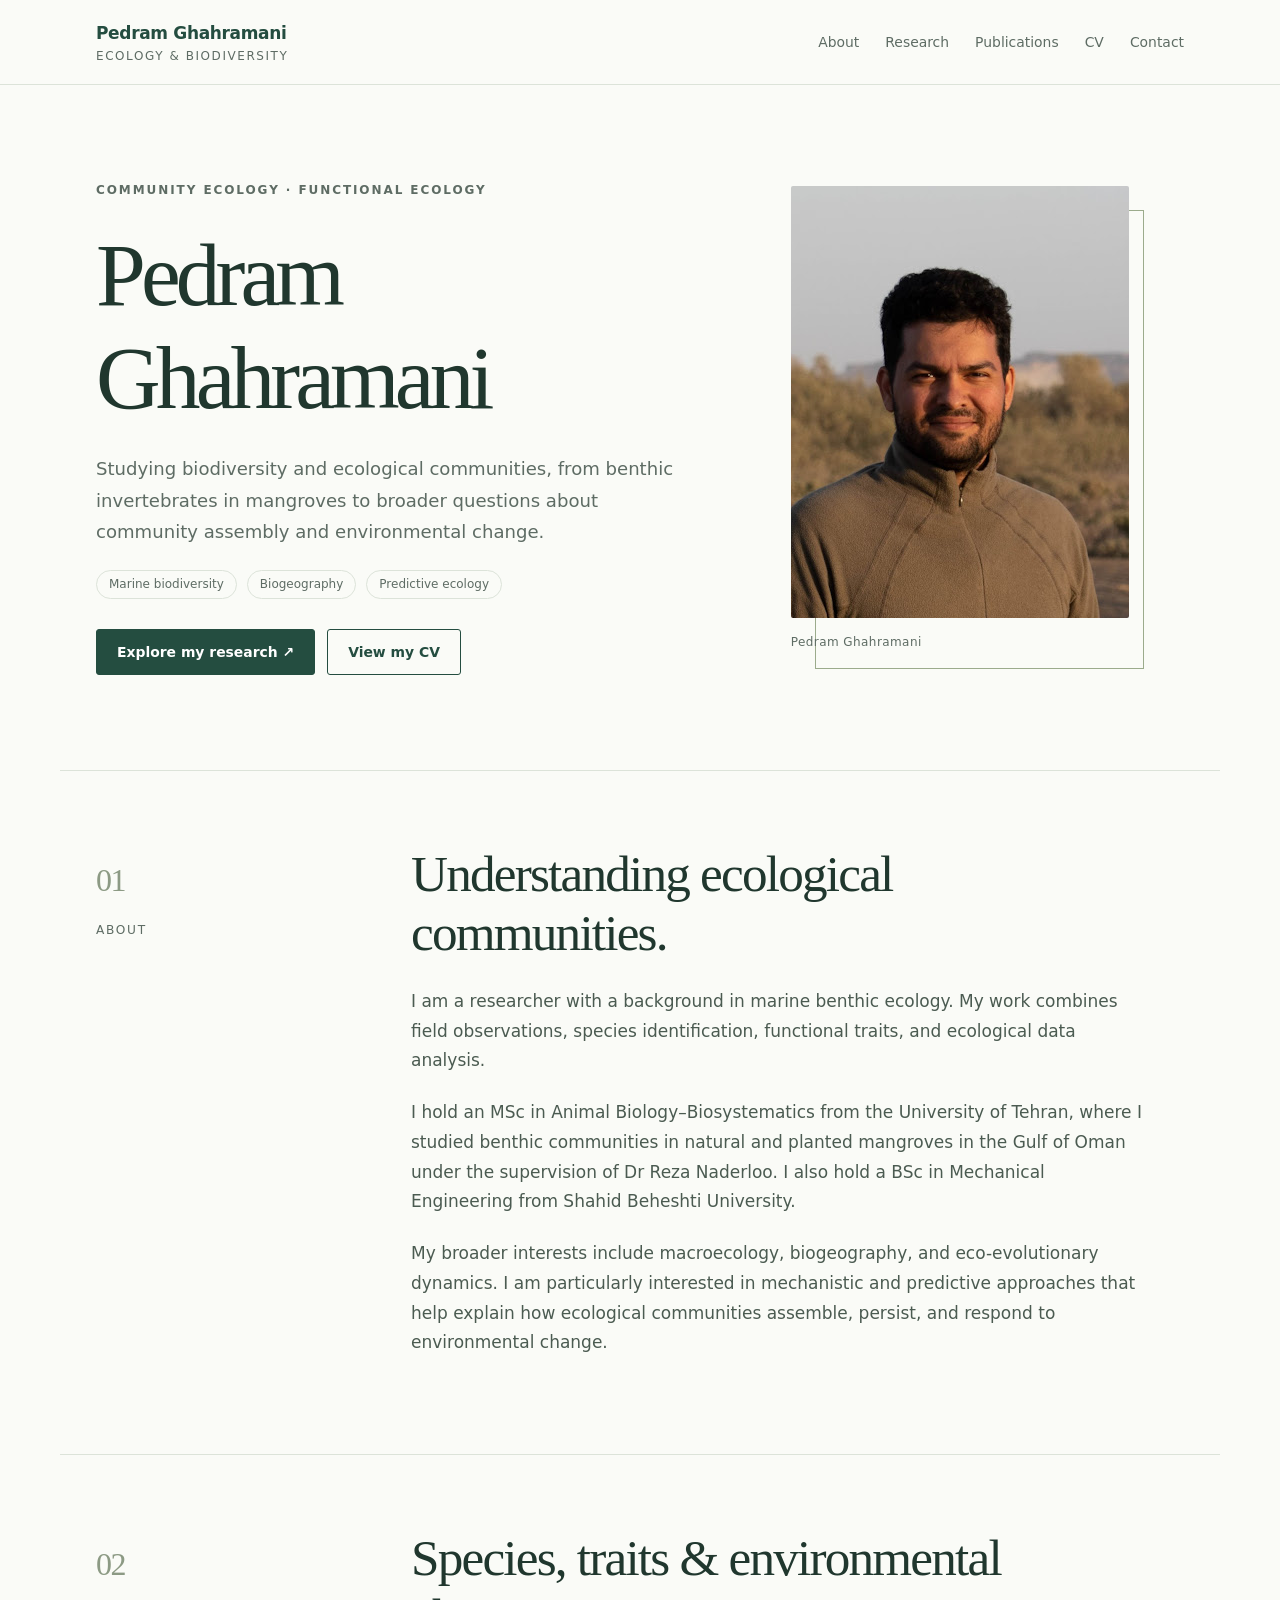
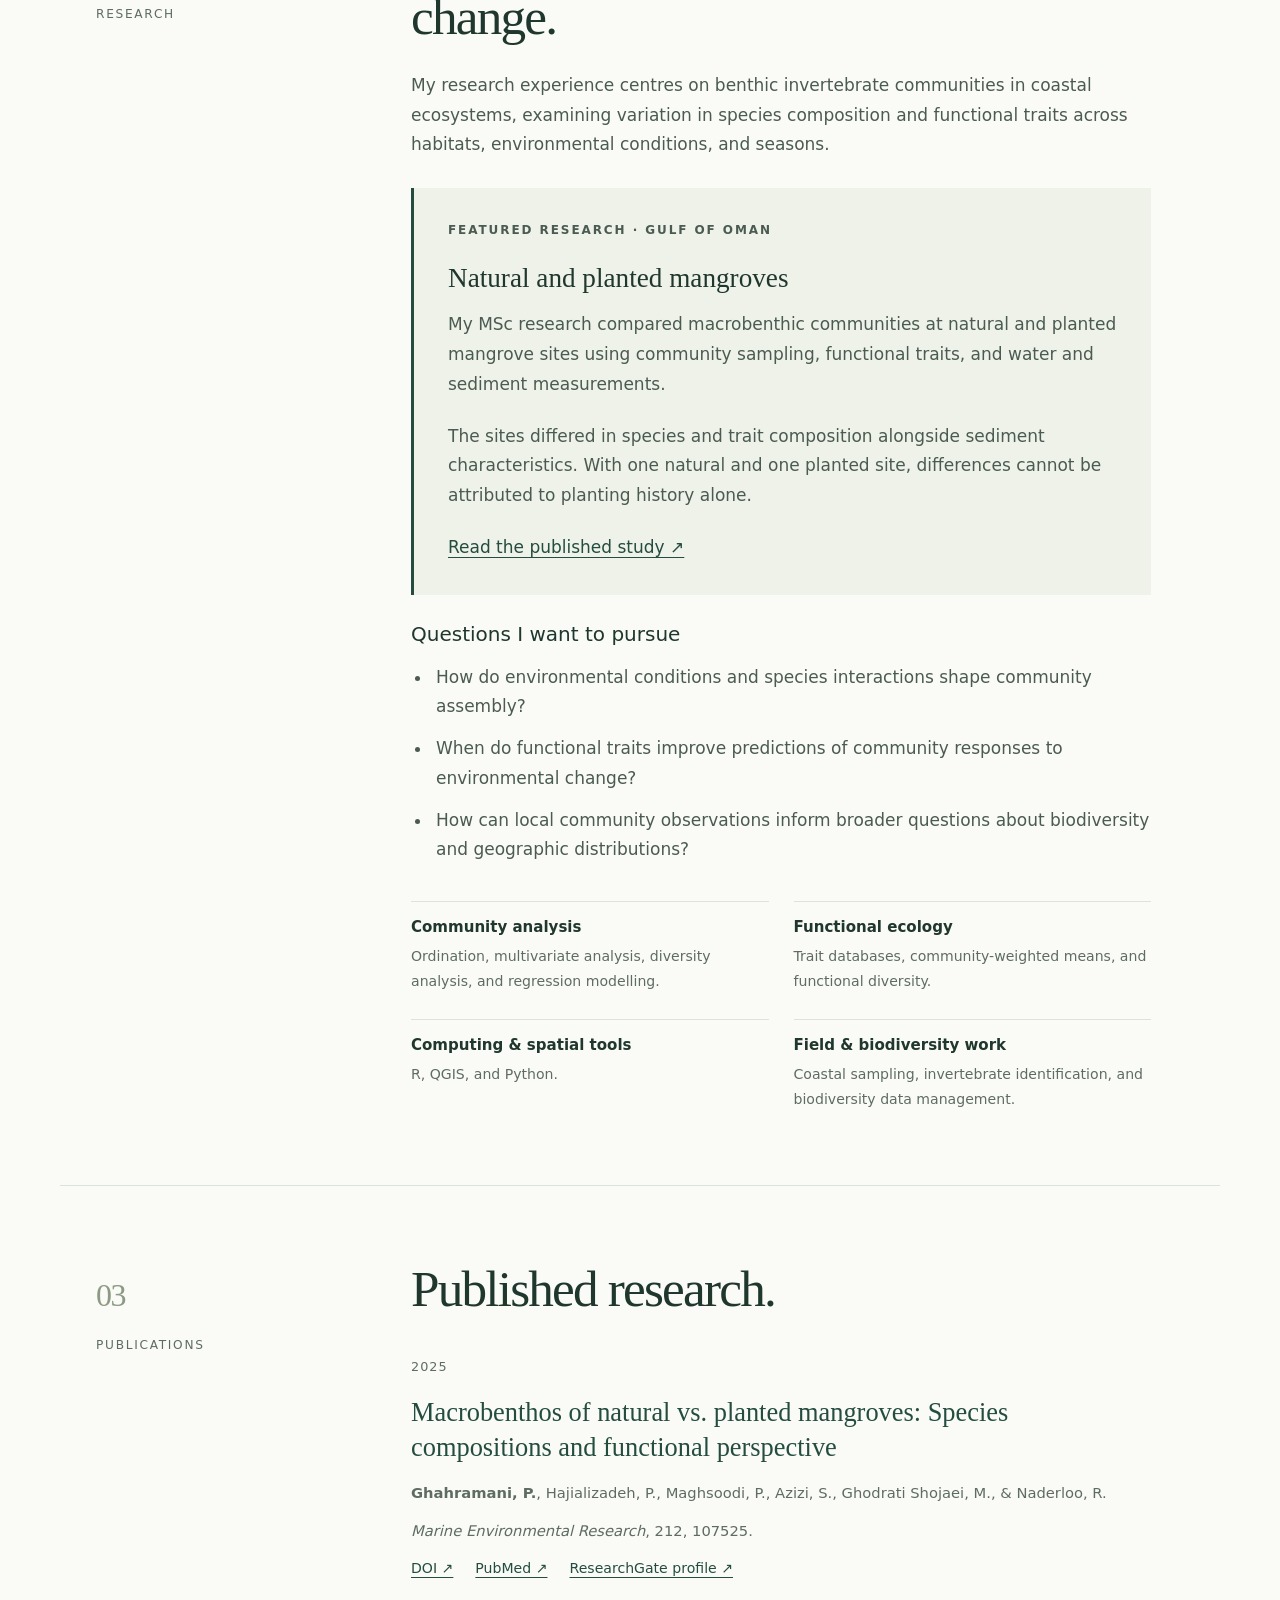
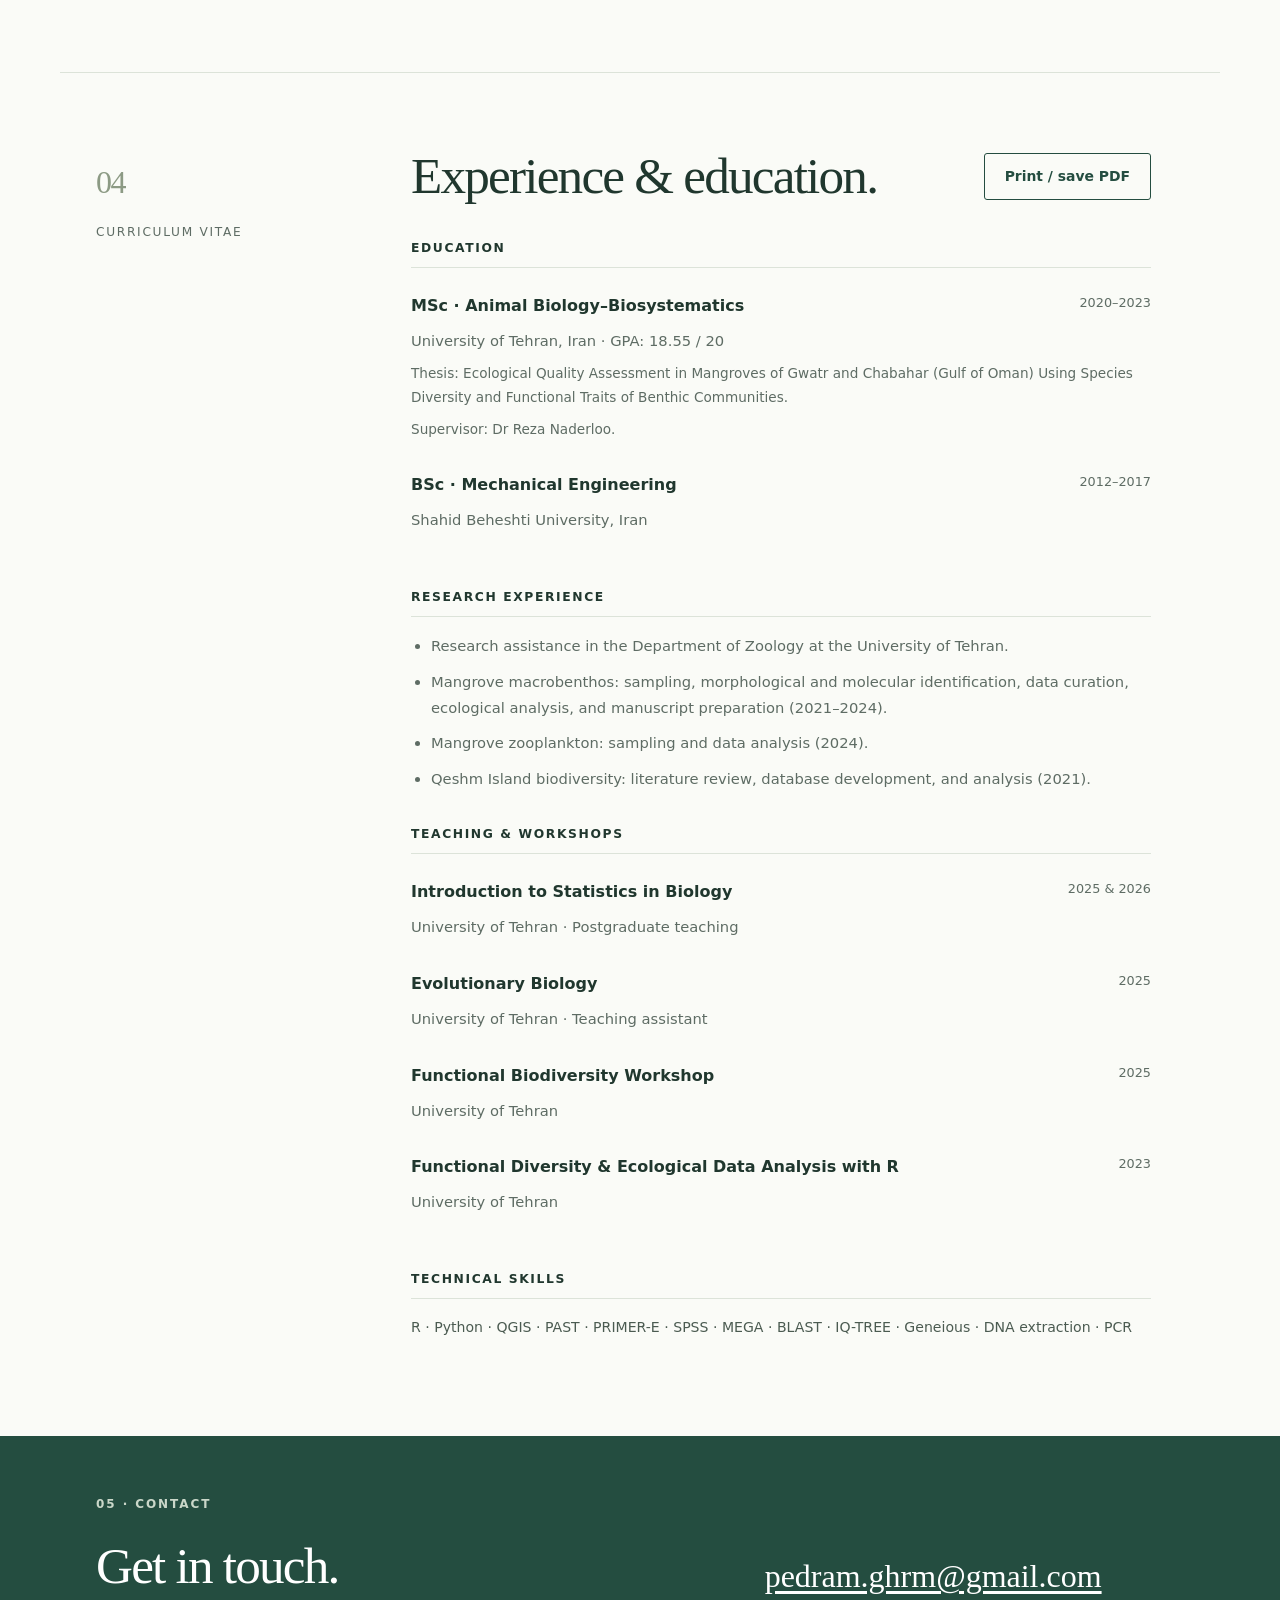
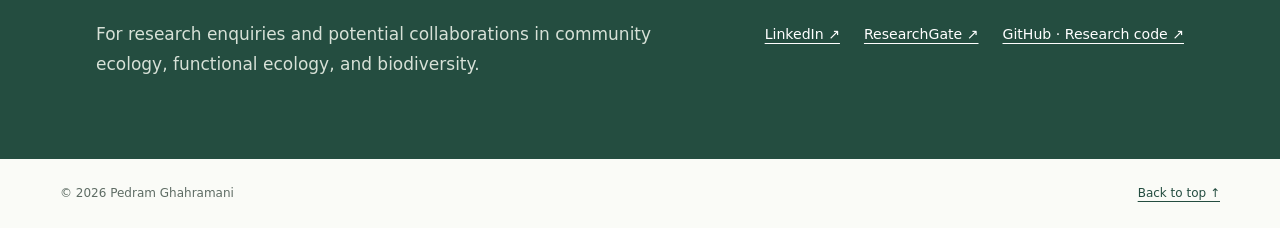
==== index.html @ d63e08c3 "Add files via upload" ====
<!doctype html>
<html lang="en">
<head>
<meta charset="utf-8">
<meta name="viewport" content="width=device-width,initial-scale=1">
<meta name="description" content="Pedram Ghahramani — researcher in community ecology, functional ecology and marine biodiversity, interested in biogeography and predictive ecology.">
<meta name="theme-color" content="#244d40">
<title>Pedram Ghahramani | Ecology & Biodiversity</title>
<style>
:root{--ink:#20372e;--muted:#5e6c64;--green:#244d40;--paper:#fafbf7;--line:#dce3d9;--soft:#eef2e9;--accent:#c9d7b5}*{box-sizing:border-box}html{scroll-behavior:smooth;scroll-padding-top:100px}body{margin:0;background:var(--paper);color:var(--ink);font:17px/1.75 system-ui,-apple-system,BlinkMacSystemFont,"Segoe UI",sans-serif}a{color:var(--green);text-underline-offset:4px}a:hover{text-decoration-thickness:2px}a:focus-visible,button:focus-visible{outline:3px solid #a8792a;outline-offset:5px}h1,h2,h3,p{margin-top:0}h1,h2,h3{line-height:1.15;font-weight:500}h1,h2{font-family:Georgia,"Times New Roman",serif}h1{font-size:clamp(3.4rem,7vw,6.2rem);letter-spacing:-.055em;margin-bottom:24px}h2{font-size:clamp(2.2rem,4vw,3.25rem);letter-spacing:-.035em;margin-bottom:24px}h3{font-size:1.25rem;margin-bottom:16px}p{margin-bottom:22px}button{font:inherit;cursor:pointer}img{max-width:100%;display:block}.wrap{max-width:1160px;margin:auto;padding:0 36px}.skip{position:absolute;top:-100px;left:20px;z-index:100;background:white;padding:12px}.skip:focus{top:12px}.site-header{position:sticky;top:0;z-index:10;background:rgba(250,251,247,.97);border-bottom:1px solid var(--line)}.header-inner{min-height:84px;display:flex;align-items:center;justify-content:space-between;gap:24px}.wordmark{font-weight:650;text-decoration:none;letter-spacing:-.02em;white-space:nowrap}.wordmark span{font-size:.75rem;font-weight:500;display:block;letter-spacing:.13em;text-transform:uppercase;color:var(--muted);line-height:1.3}nav{display:flex;gap:26px;align-items:center}nav a{font-size:.87rem;text-decoration:none;color:var(--muted);padding:8px 0}nav a:hover{color:var(--green)}.menu-button{display:none;background:none;border:1px solid var(--line);border-radius:4px;padding:6px 12px;color:var(--green)}.hero{display:grid;grid-template-columns:1.35fr 1fr;gap:70px;align-items:center;padding-top:84px;padding-bottom:84px}.eyebrow{font-size:.75rem;font-weight:650;letter-spacing:.16em;text-transform:uppercase;color:var(--muted);margin-bottom:22px}.hero .intro{font-size:1.13rem;max-width:590px;color:var(--muted)}.portrait{position:relative;max-width:390px;justify-self:end;padding:0 15px 16px 0}.portrait:after{content:"";position:absolute;inset:24px 0 0 24px;border:1px solid #9bab8c;z-index:-1}.portrait img{width:100%;aspect-ratio:1/1.08;object-fit:cover;object-position:center 40%;border-radius:2px}.portrait figcaption{font-size:.75rem;color:var(--muted);margin-top:14px;letter-spacing:.035em}.actions{display:flex;gap:12px;flex-wrap:wrap;margin-top:30px}.button{display:inline-flex;align-items:center;justify-content:center;min-height:46px;border:1px solid var(--green);padding:10px 20px;border-radius:3px;background:var(--green);color:white;text-decoration:none;font-size:.87rem;font-weight:550}.button:hover{background:#193f32}.button.secondary{background:transparent;color:var(--green)}.button.secondary:hover{background:var(--soft)}.topics{display:flex;gap:10px;flex-wrap:wrap;margin:0;padding:0;list-style:none}.topics li{border:1px solid var(--line);border-radius:30px;font-size:.75rem;padding:3px 12px;color:var(--muted)}section.content{border-top:1px solid var(--line);padding-top:74px;padding-bottom:74px}.section-grid{display:grid;grid-template-columns:260px 1fr;gap:55px}.section-label{font-size:.76rem;letter-spacing:.14em;text-transform:uppercase;color:var(--muted);margin-top:7px}.section-label span{display:block;color:#8c9a84;font-family:Georgia,serif;font-size:2rem;letter-spacing:-.05em;margin-bottom:12px}.reading{max-width:740px}.reading p{color:#4b5b51}.research-feature{background:var(--soft);padding:32px 34px;border-left:3px solid var(--green);margin:28px 0}.research-feature h3{font-family:Georgia,serif;font-size:1.7rem}.research-feature p:last-child{margin-bottom:0}.small{font-size:.88rem;color:var(--muted)}.questions{padding-left:21px;color:#4b5b51}.questions li{margin-bottom:12px;padding-left:4px}.method-list{display:grid;grid-template-columns:1fr 1fr;gap:25px;margin-top:36px}.method-list>div{border-top:1px solid var(--line);padding-top:17px}.method-list h3{font-size:.94rem;font-weight:650;margin-bottom:8px}.method-list p{font-size:.88rem;color:var(--muted);margin:0}.publication{padding:8px 0 18px}.publication .year{font-size:.8rem;letter-spacing:.08em;color:var(--muted)}.publication h3{font-family:Georgia,serif;font-size:1.65rem;line-height:1.35;margin:14px 0}.publication h3 a{text-decoration:none}.publication h3 a:hover{text-decoration:underline}.publication p{font-size:.92rem;color:var(--muted);margin-bottom:12px}.journal{font-style:italic}.inline-links{display:flex;gap:22px;flex-wrap:wrap;font-size:.88rem}.cv-heading{display:flex;justify-content:space-between;align-items:center;gap:15px;margin-bottom:22px}.cv-heading h2{margin:0}.cv-block{margin-top:35px}.cv-block h3{font-size:.77rem;text-transform:uppercase;letter-spacing:.13em;border-bottom:1px solid var(--line);padding-bottom:12px;font-weight:650}.cv-entry{display:grid;grid-template-columns:1fr auto;gap:8px 20px;padding:8px 0 22px}.cv-entry strong{font-size:1rem;font-weight:650}.cv-entry .date{color:var(--muted);font-size:.8rem;white-space:nowrap}.cv-entry p{grid-column:1/-1;font-size:.92rem;color:var(--muted);margin:0}.cv-entry .detail{font-size:.85rem}.cv-list{padding-left:20px;font-size:.92rem;color:var(--muted)}.cv-list li{margin-bottom:10px}.contact-box{background:var(--green);color:#fff;padding:58px 0}.contact-box h2{color:white}.contact-box p{color:#d7e1d7;max-width:560px}.contact-box a{color:#fff}.contact-inner{display:flex;align-items:center;justify-content:space-between;gap:40px}.contact-email{font-family:Georgia,serif;font-size:clamp(1.3rem,2.8vw,2rem)}.profile-links{display:flex;gap:24px;flex-wrap:wrap;margin-top:18px;font-size:.88rem}.footer{padding:24px 0;font-size:.75rem;color:var(--muted);display:flex;justify-content:space-between;gap:20px}.print-name{display:none}
@media(max-width:900px){.hero{gap:34px}.section-grid{grid-template-columns:180px 1fr;gap:32px}nav{gap:17px}.contact-inner{align-items:flex-start;flex-direction:column;gap:10px}}
@media(max-width:680px){.wrap{padding-left:23px;padding-right:23px}.header-inner{min-height:73px;flex-wrap:wrap;gap:0}.wordmark{font-size:.93rem}.wordmark span{font-size:.63rem}.menu-button{display:block}nav{width:100%;flex-wrap:wrap;gap:5px 20px;padding-bottom:15px}html.js nav{display:none}html.js nav.open{display:flex}nav a{font-size:.83rem}.hero{grid-template-columns:1fr;padding-top:48px;padding-bottom:55px;gap:35px}.portrait{justify-self:start;margin:0;max-width:290px;width:85%}.hero h1{font-size:3.6rem}.hero .intro{font-size:1.02rem}.section-grid{grid-template-columns:1fr;gap:20px}.section-label span{display:inline;font-size:1rem;margin-right:12px}.section-label{margin:0}section.content{padding-top:44px;padding-bottom:44px}.research-feature{padding:24px}.method-list{grid-template-columns:1fr;gap:22px}.cv-heading{align-items:flex-start;flex-direction:column}.cv-entry{grid-template-columns:1fr}.cv-entry .date{grid-row:auto}.cv-entry p{grid-column:1}.contact-box{padding:44px 0}.footer{flex-direction:column;gap:6px}.eyebrow{font-size:.68rem}.topics{gap:7px}.topics li{font-size:.7rem}}
@media(prefers-reduced-motion:reduce){html{scroll-behavior:auto}}
@media print{body{background:white;color:#111;font:10pt/1.5 Arial,sans-serif}.site-header,.hero,#about,#research,#publications,.contact-box,footer,.skip,.section-label,.cv-heading button{display:none!important}.wrap{max-width:none;padding:0}#cv{padding:0!important;border:0}.section-grid{display:block}.print-name{display:block;font:25pt Georgia,serif;margin-bottom:8px}.print-name small{font:10pt Arial,sans-serif;display:block;margin-top:5px}.cv-heading h2{font-size:17pt;margin-top:20px}.cv-block{margin-top:18px}.cv-entry{padding-bottom:12px;break-inside:avoid}.cv-list{font-size:10pt}.cv-entry p{font-size:10pt}.cv-entry .detail{font-size:9pt}a{color:#111}.cv-block h3{font-size:10pt}.section-grid .reading{max-width:none}@page{margin:18mm}}
</style>
</head>
<body>
<a class="skip" href="#main">Skip to content</a>
<header class="site-header"><div class="wrap header-inner"><a class="wordmark" href="#main">Pedram Ghahramani<span>Ecology & biodiversity</span></a><button class="menu-button" aria-controls="navigation" aria-expanded="false" type="button">Menu</button><nav id="navigation" aria-label="Main navigation"><a href="#about">About</a><a href="#research">Research</a><a href="#publications">Publications</a><a href="#cv">CV</a><a href="#contact">Contact</a></nav></div></header>
<main id="main">
<div class="wrap hero"><div><p class="eyebrow">Community ecology · Functional ecology</p><h1>Pedram<br>Ghahramani</h1><p class="intro">Studying biodiversity and ecological communities, from benthic invertebrates in mangroves to broader questions about community assembly and environmental change.</p><ul class="topics" aria-label="Research interests"><li>Marine biodiversity</li><li>Biogeography</li><li>Predictive ecology</li></ul><div class="actions"><a class="button" href="#research">Explore my research <span aria-hidden="true">&nbsp;↗</span></a><a class="button secondary" href="#cv">View my CV</a></div></div><figure class="portrait"><img src="[data-uri]" width="432" height="432" alt="Portrait of Pedram Ghahramani outdoors" fetchpriority="high"><figcaption>Pedram Ghahramani</figcaption></figure></div>
<section id="about" class="wrap content"><div class="section-grid"><div class="section-label"><span>01</span>About</div><div class="reading"><h2>Understanding ecological communities.</h2><p>I am a researcher with a background in marine benthic ecology. My work combines field observations, species identification, functional traits, and ecological data analysis.</p><p>I hold an MSc in Animal Biology–Biosystematics from the University of Tehran, where I studied benthic communities in natural and planted mangroves in the Gulf of Oman under the supervision of Dr Reza Naderloo. I also hold a BSc in Mechanical Engineering from Shahid Beheshti University.</p><p>My broader interests include macroecology, biogeography, and eco-evolutionary dynamics. I am particularly interested in mechanistic and predictive approaches that help explain how ecological communities assemble, persist, and respond to environmental change.</p></div></div></section>
<section id="research" class="wrap content"><div class="section-grid"><div class="section-label"><span>02</span>Research</div><div class="reading"><h2>Species, traits & environmental change.</h2><p>My research experience centres on benthic invertebrate communities in coastal ecosystems, examining variation in species composition and functional traits across habitats, environmental conditions, and seasons.</p><article class="research-feature"><p class="eyebrow">Featured research · Gulf of Oman</p><h3>Natural and planted mangroves</h3><p>My MSc research compared macrobenthic communities at natural and planted mangrove sites using community sampling, functional traits, and water and sediment measurements.</p><p>The sites differed in species and trait composition alongside sediment characteristics. With one natural and one planted site, differences cannot be attributed to planting history alone.</p><p><a href="https://doi.org/10.1016/j.marenvres.2025.107525">Read the published study ↗</a></p></article><h3>Questions I want to pursue</h3><ul class="questions"><li>How do environmental conditions and species interactions shape community assembly?</li><li>When do functional traits improve predictions of community responses to environmental change?</li><li>How can local community observations inform broader questions about biodiversity and geographic distributions?</li></ul><div class="method-list"><div><h3>Community analysis</h3><p>Ordination, multivariate analysis, diversity analysis, and regression modelling.</p></div><div><h3>Functional ecology</h3><p>Trait databases, community-weighted means, and functional diversity.</p></div><div><h3>Computing & spatial tools</h3><p>R, QGIS, and Python.</p></div><div><h3>Field & biodiversity work</h3><p>Coastal sampling, invertebrate identification, and biodiversity data management.</p></div></div></div></div></section>
<section id="publications" class="wrap content"><div class="section-grid"><div class="section-label"><span>03</span>Publications</div><div class="reading"><h2>Published research.</h2><article class="publication"><span class="year">2025</span><h3><a href="https://doi.org/10.1016/j.marenvres.2025.107525">Macrobenthos of natural vs. planted mangroves: Species compositions and functional perspective</a></h3><p><strong>Ghahramani, P.</strong>, Hajializadeh, P., Maghsoodi, P., Azizi, S., Ghodrati Shojaei, M., & Naderloo, R.</p><p><span class="journal">Marine Environmental Research</span>, 212, 107525.</p><div class="inline-links"><a href="https://doi.org/10.1016/j.marenvres.2025.107525">DOI ↗</a><a href="https://pubmed.ncbi.nlm.nih.gov/40925294/">PubMed ↗</a><a href="https://www.researchgate.net/profile/Pedram-Ghahramani-2">ResearchGate profile ↗</a></div></article></div></div></section>
<section id="cv" class="wrap content"><div class="section-grid"><div class="section-label"><span>04</span>Curriculum vitae</div><div class="reading"><div class="print-name">Pedram Ghahramani<small>Ecology & biodiversity · pedram.ghrm@gmail.com</small><small>ResearchGate: researchgate.net/profile/Pedram-Ghahramani-2</small></div><div class="cv-heading"><h2>Experience & education.</h2><button class="button secondary" id="print-cv" type="button">Print / save PDF</button></div><div class="cv-block"><h3>Education</h3><div class="cv-entry"><strong>MSc · Animal Biology–Biosystematics</strong><span class="date">2020–2023</span><p>University of Tehran, Iran · GPA: 18.55 / 20</p><p class="detail">Thesis: Ecological Quality Assessment in Mangroves of Gwatr and Chabahar (Gulf of Oman) Using Species Diversity and Functional Traits of Benthic Communities.</p><p class="detail">Supervisor: Dr Reza Naderloo.</p></div><div class="cv-entry"><strong>BSc · Mechanical Engineering</strong><span class="date">2012–2017</span><p>Shahid Beheshti University, Iran</p></div></div><div class="cv-block"><h3>Research experience</h3><ul class="cv-list"><li>Research assistance in the Department of Zoology at the University of Tehran.</li><li>Mangrove macrobenthos: sampling, morphological and molecular identification, data curation, ecological analysis, and manuscript preparation (2021–2024).</li><li>Mangrove zooplankton: sampling and data analysis (2024).</li><li>Qeshm Island biodiversity: literature review, database development, and analysis (2021).</li></ul></div><div class="cv-block"><h3>Teaching & workshops</h3><div class="cv-entry"><strong>Introduction to Statistics in Biology</strong><span class="date">2025 & 2026</span><p>University of Tehran · Postgraduate teaching</p></div><div class="cv-entry"><strong>Evolutionary Biology</strong><span class="date">2025</span><p>University of Tehran · Teaching assistant</p></div><div class="cv-entry"><strong>Functional Biodiversity Workshop</strong><span class="date">2025</span><p>University of Tehran</p></div><div class="cv-entry"><strong>Functional Diversity & Ecological Data Analysis with R</strong><span class="date">2023</span><p>University of Tehran</p></div></div><div class="cv-block"><h3>Technical skills</h3><p class="small">R · Python · QGIS · PAST · PRIMER-E · SPSS · MEGA · BLAST · IQ-TREE · Geneious · DNA extraction · PCR</p></div></div></div></section>
<section id="contact" class="contact-box"><div class="wrap contact-inner"><div><p class="eyebrow" style="color:#cad7c9">05 · Contact</p><h2>Get in touch.</h2><p>For research enquiries and potential collaborations in community ecology, functional ecology, and biodiversity.</p></div><div><a class="contact-email" href="mailto:pedram.ghrm@gmail.com">pedram.ghrm@gmail.com</a><div class="profile-links"><a href="https://www.linkedin.com/in/pedram-ghahramani-554259202/">LinkedIn ↗</a><a href="https://www.researchgate.net/profile/Pedram-Ghahramani-2">ResearchGate ↗</a><a href="https://github.com/Orcinus93/MNG">GitHub · Research code ↗</a></div></div></div></section>
</main><footer class="wrap footer"><span>© 2026 Pedram Ghahramani</span><a href="#main">Back to top ↑</a></footer>
<script>document.documentElement.classList.add('js');const menu=document.querySelector('.menu-button'),nav=document.getElementById('navigation');menu.addEventListener('click',()=>{const open=menu.getAttribute('aria-expanded')!=='true';menu.setAttribute('aria-expanded',String(open));nav.classList.toggle('open',open)});nav.querySelectorAll('a').forEach(a=>a.addEventListener('click',()=>{menu.setAttribute('aria-expanded','false');nav.classList.remove('open')}));document.addEventListener('keydown',e=>{if(e.key==='Escape'){menu.setAttribute('aria-expanded','false');nav.classList.remove('open')}});document.getElementById('print-cv').addEventListener('click',()=>window.print());</script>
</body></html>
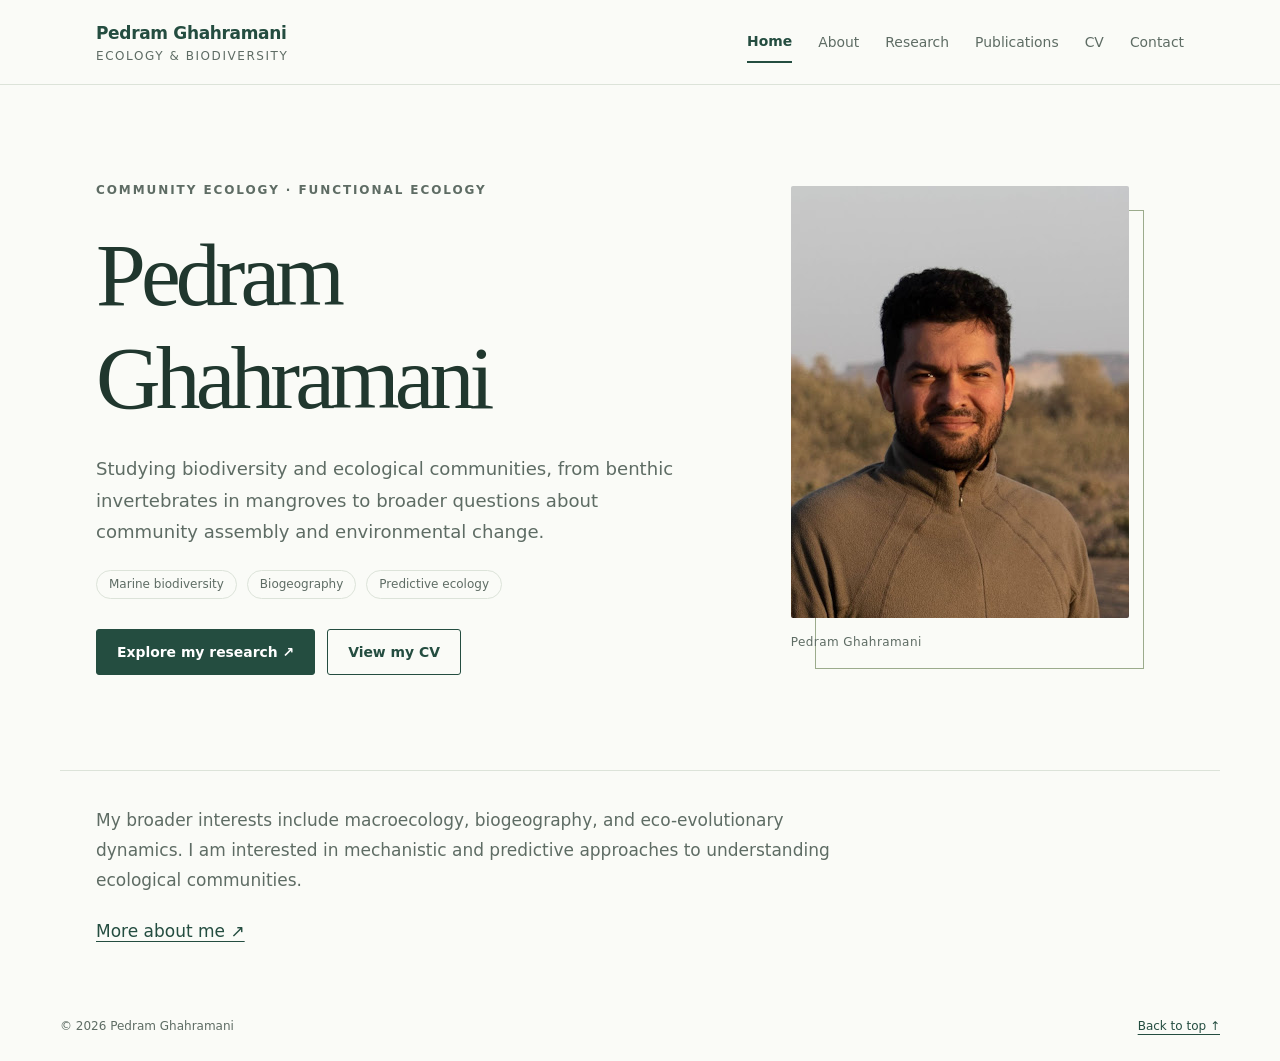
==== commit cdb7a089: "Add files via upload" ====
--- a/index.html
+++ b/index.html
@@ -1,29 +1,3 @@
 <!doctype html>
-<html lang="en">
-<head>
-<meta charset="utf-8">
-<meta name="viewport" content="width=device-width,initial-scale=1">
-<meta name="description" content="Pedram Ghahramani — researcher in community ecology, functional ecology and marine biodiversity, interested in biogeography and predictive ecology.">
-<meta name="theme-color" content="#244d40">
-<title>Pedram Ghahramani | Ecology & Biodiversity</title>
-<style>
-:root{--ink:#20372e;--muted:#5e6c64;--green:#244d40;--paper:#fafbf7;--line:#dce3d9;--soft:#eef2e9;--accent:#c9d7b5}*{box-sizing:border-box}html{scroll-behavior:smooth;scroll-padding-top:100px}body{margin:0;background:var(--paper);color:var(--ink);font:17px/1.75 system-ui,-apple-system,BlinkMacSystemFont,"Segoe UI",sans-serif}a{color:var(--green);text-underline-offset:4px}a:hover{text-decoration-thickness:2px}a:focus-visible,button:focus-visible{outline:3px solid #a8792a;outline-offset:5px}h1,h2,h3,p{margin-top:0}h1,h2,h3{line-height:1.15;font-weight:500}h1,h2{font-family:Georgia,"Times New Roman",serif}h1{font-size:clamp(3.4rem,7vw,6.2rem);letter-spacing:-.055em;margin-bottom:24px}h2{font-size:clamp(2.2rem,4vw,3.25rem);letter-spacing:-.035em;margin-bottom:24px}h3{font-size:1.25rem;margin-bottom:16px}p{margin-bottom:22px}button{font:inherit;cursor:pointer}img{max-width:100%;display:block}.wrap{max-width:1160px;margin:auto;padding:0 36px}.skip{position:absolute;top:-100px;left:20px;z-index:100;background:white;padding:12px}.skip:focus{top:12px}.site-header{position:sticky;top:0;z-index:10;background:rgba(250,251,247,.97);border-bottom:1px solid var(--line)}.header-inner{min-height:84px;display:flex;align-items:center;justify-content:space-between;gap:24px}.wordmark{font-weight:650;text-decoration:none;letter-spacing:-.02em;white-space:nowrap}.wordmark span{font-size:.75rem;font-weight:500;display:block;letter-spacing:.13em;text-transform:uppercase;color:var(--muted);line-height:1.3}nav{display:flex;gap:26px;align-items:center}nav a{font-size:.87rem;text-decoration:none;color:var(--muted);padding:8px 0}nav a:hover{color:var(--green)}.menu-button{display:none;background:none;border:1px solid var(--line);border-radius:4px;padding:6px 12px;color:var(--green)}.hero{display:grid;grid-template-columns:1.35fr 1fr;gap:70px;align-items:center;padding-top:84px;padding-bottom:84px}.eyebrow{font-size:.75rem;font-weight:650;letter-spacing:.16em;text-transform:uppercase;color:var(--muted);margin-bottom:22px}.hero .intro{font-size:1.13rem;max-width:590px;color:var(--muted)}.portrait{position:relative;max-width:390px;justify-self:end;padding:0 15px 16px 0}.portrait:after{content:"";position:absolute;inset:24px 0 0 24px;border:1px solid #9bab8c;z-index:-1}.portrait img{width:100%;aspect-ratio:1/1.08;object-fit:cover;object-position:center 40%;border-radius:2px}.portrait figcaption{font-size:.75rem;color:var(--muted);margin-top:14px;letter-spacing:.035em}.actions{display:flex;gap:12px;flex-wrap:wrap;margin-top:30px}.button{display:inline-flex;align-items:center;justify-content:center;min-height:46px;border:1px solid var(--green);padding:10px 20px;border-radius:3px;background:var(--green);color:white;text-decoration:none;font-size:.87rem;font-weight:550}.button:hover{background:#193f32}.button.secondary{background:transparent;color:var(--green)}.button.secondary:hover{background:var(--soft)}.topics{display:flex;gap:10px;flex-wrap:wrap;margin:0;padding:0;list-style:none}.topics li{border:1px solid var(--line);border-radius:30px;font-size:.75rem;padding:3px 12px;color:var(--muted)}section.content{border-top:1px solid var(--line);padding-top:74px;padding-bottom:74px}.section-grid{display:grid;grid-template-columns:260px 1fr;gap:55px}.section-label{font-size:.76rem;letter-spacing:.14em;text-transform:uppercase;color:var(--muted);margin-top:7px}.section-label span{display:block;color:#8c9a84;font-family:Georgia,serif;font-size:2rem;letter-spacing:-.05em;margin-bottom:12px}.reading{max-width:740px}.reading p{color:#4b5b51}.research-feature{background:var(--soft);padding:32px 34px;border-left:3px solid var(--green);margin:28px 0}.research-feature h3{font-family:Georgia,serif;font-size:1.7rem}.research-feature p:last-child{margin-bottom:0}.small{font-size:.88rem;color:var(--muted)}.questions{padding-left:21px;color:#4b5b51}.questions li{margin-bottom:12px;padding-left:4px}.method-list{display:grid;grid-template-columns:1fr 1fr;gap:25px;margin-top:36px}.method-list>div{border-top:1px solid var(--line);padding-top:17px}.method-list h3{font-size:.94rem;font-weight:650;margin-bottom:8px}.method-list p{font-size:.88rem;color:var(--muted);margin:0}.publication{padding:8px 0 18px}.publication .year{font-size:.8rem;letter-spacing:.08em;color:var(--muted)}.publication h3{font-family:Georgia,serif;font-size:1.65rem;line-height:1.35;margin:14px 0}.publication h3 a{text-decoration:none}.publication h3 a:hover{text-decoration:underline}.publication p{font-size:.92rem;color:var(--muted);margin-bottom:12px}.journal{font-style:italic}.inline-links{display:flex;gap:22px;flex-wrap:wrap;font-size:.88rem}.cv-heading{display:flex;justify-content:space-between;align-items:center;gap:15px;margin-bottom:22px}.cv-heading h2{margin:0}.cv-block{margin-top:35px}.cv-block h3{font-size:.77rem;text-transform:uppercase;letter-spacing:.13em;border-bottom:1px solid var(--line);padding-bottom:12px;font-weight:650}.cv-entry{display:grid;grid-template-columns:1fr auto;gap:8px 20px;padding:8px 0 22px}.cv-entry strong{font-size:1rem;font-weight:650}.cv-entry .date{color:var(--muted);font-size:.8rem;white-space:nowrap}.cv-entry p{grid-column:1/-1;font-size:.92rem;color:var(--muted);margin:0}.cv-entry .detail{font-size:.85rem}.cv-list{padding-left:20px;font-size:.92rem;color:var(--muted)}.cv-list li{margin-bottom:10px}.contact-box{background:var(--green);color:#fff;padding:58px 0}.contact-box h2{color:white}.contact-box p{color:#d7e1d7;max-width:560px}.contact-box a{color:#fff}.contact-inner{display:flex;align-items:center;justify-content:space-between;gap:40px}.contact-email{font-family:Georgia,serif;font-size:clamp(1.3rem,2.8vw,2rem)}.profile-links{display:flex;gap:24px;flex-wrap:wrap;margin-top:18px;font-size:.88rem}.footer{padding:24px 0;font-size:.75rem;color:var(--muted);display:flex;justify-content:space-between;gap:20px}.print-name{display:none}
-@media(max-width:900px){.hero{gap:34px}.section-grid{grid-template-columns:180px 1fr;gap:32px}nav{gap:17px}.contact-inner{align-items:flex-start;flex-direction:column;gap:10px}}
-@media(max-width:680px){.wrap{padding-left:23px;padding-right:23px}.header-inner{min-height:73px;flex-wrap:wrap;gap:0}.wordmark{font-size:.93rem}.wordmark span{font-size:.63rem}.menu-button{display:block}nav{width:100%;flex-wrap:wrap;gap:5px 20px;padding-bottom:15px}html.js nav{display:none}html.js nav.open{display:flex}nav a{font-size:.83rem}.hero{grid-template-columns:1fr;padding-top:48px;padding-bottom:55px;gap:35px}.portrait{justify-self:start;margin:0;max-width:290px;width:85%}.hero h1{font-size:3.6rem}.hero .intro{font-size:1.02rem}.section-grid{grid-template-columns:1fr;gap:20px}.section-label span{display:inline;font-size:1rem;margin-right:12px}.section-label{margin:0}section.content{padding-top:44px;padding-bottom:44px}.research-feature{padding:24px}.method-list{grid-template-columns:1fr;gap:22px}.cv-heading{align-items:flex-start;flex-direction:column}.cv-entry{grid-template-columns:1fr}.cv-entry .date{grid-row:auto}.cv-entry p{grid-column:1}.contact-box{padding:44px 0}.footer{flex-direction:column;gap:6px}.eyebrow{font-size:.68rem}.topics{gap:7px}.topics li{font-size:.7rem}}
-@media(prefers-reduced-motion:reduce){html{scroll-behavior:auto}}
-@media print{body{background:white;color:#111;font:10pt/1.5 Arial,sans-serif}.site-header,.hero,#about,#research,#publications,.contact-box,footer,.skip,.section-label,.cv-heading button{display:none!important}.wrap{max-width:none;padding:0}#cv{padding:0!important;border:0}.section-grid{display:block}.print-name{display:block;font:25pt Georgia,serif;margin-bottom:8px}.print-name small{font:10pt Arial,sans-serif;display:block;margin-top:5px}.cv-heading h2{font-size:17pt;margin-top:20px}.cv-block{margin-top:18px}.cv-entry{padding-bottom:12px;break-inside:avoid}.cv-list{font-size:10pt}.cv-entry p{font-size:10pt}.cv-entry .detail{font-size:9pt}a{color:#111}.cv-block h3{font-size:10pt}.section-grid .reading{max-width:none}@page{margin:18mm}}
-</style>
-</head>
-<body>
-<a class="skip" href="#main">Skip to content</a>
-<header class="site-header"><div class="wrap header-inner"><a class="wordmark" href="#main">Pedram Ghahramani<span>Ecology & biodiversity</span></a><button class="menu-button" aria-controls="navigation" aria-expanded="false" type="button">Menu</button><nav id="navigation" aria-label="Main navigation"><a href="#about">About</a><a href="#research">Research</a><a href="#publications">Publications</a><a href="#cv">CV</a><a href="#contact">Contact</a></nav></div></header>
-<main id="main">
-<div class="wrap hero"><div><p class="eyebrow">Community ecology · Functional ecology</p><h1>Pedram<br>Ghahramani</h1><p class="intro">Studying biodiversity and ecological communities, from benthic invertebrates in mangroves to broader questions about community assembly and environmental change.</p><ul class="topics" aria-label="Research interests"><li>Marine biodiversity</li><li>Biogeography</li><li>Predictive ecology</li></ul><div class="actions"><a class="button" href="#research">Explore my research <span aria-hidden="true">&nbsp;↗</span></a><a class="button secondary" href="#cv">View my CV</a></div></div><figure class="portrait"><img src="[data-uri]" width="432" height="432" alt="Portrait of Pedram Ghahramani outdoors" fetchpriority="high"><figcaption>Pedram Ghahramani</figcaption></figure></div>
-<section id="about" class="wrap content"><div class="section-grid"><div class="section-label"><span>01</span>About</div><div class="reading"><h2>Understanding ecological communities.</h2><p>I am a researcher with a background in marine benthic ecology. My work combines field observations, species identification, functional traits, and ecological data analysis.</p><p>I hold an MSc in Animal Biology–Biosystematics from the University of Tehran, where I studied benthic communities in natural and planted mangroves in the Gulf of Oman under the supervision of Dr Reza Naderloo. I also hold a BSc in Mechanical Engineering from Shahid Beheshti University.</p><p>My broader interests include macroecology, biogeography, and eco-evolutionary dynamics. I am particularly interested in mechanistic and predictive approaches that help explain how ecological communities assemble, persist, and respond to environmental change.</p></div></div></section>
-<section id="research" class="wrap content"><div class="section-grid"><div class="section-label"><span>02</span>Research</div><div class="reading"><h2>Species, traits & environmental change.</h2><p>My research experience centres on benthic invertebrate communities in coastal ecosystems, examining variation in species composition and functional traits across habitats, environmental conditions, and seasons.</p><article class="research-feature"><p class="eyebrow">Featured research · Gulf of Oman</p><h3>Natural and planted mangroves</h3><p>My MSc research compared macrobenthic communities at natural and planted mangrove sites using community sampling, functional traits, and water and sediment measurements.</p><p>The sites differed in species and trait composition alongside sediment characteristics. With one natural and one planted site, differences cannot be attributed to planting history alone.</p><p><a href="https://doi.org/10.1016/j.marenvres.2025.107525">Read the published study ↗</a></p></article><h3>Questions I want to pursue</h3><ul class="questions"><li>How do environmental conditions and species interactions shape community assembly?</li><li>When do functional traits improve predictions of community responses to environmental change?</li><li>How can local community observations inform broader questions about biodiversity and geographic distributions?</li></ul><div class="method-list"><div><h3>Community analysis</h3><p>Ordination, multivariate analysis, diversity analysis, and regression modelling.</p></div><div><h3>Functional ecology</h3><p>Trait databases, community-weighted means, and functional diversity.</p></div><div><h3>Computing & spatial tools</h3><p>R, QGIS, and Python.</p></div><div><h3>Field & biodiversity work</h3><p>Coastal sampling, invertebrate identification, and biodiversity data management.</p></div></div></div></div></section>
-<section id="publications" class="wrap content"><div class="section-grid"><div class="section-label"><span>03</span>Publications</div><div class="reading"><h2>Published research.</h2><article class="publication"><span class="year">2025</span><h3><a href="https://doi.org/10.1016/j.marenvres.2025.107525">Macrobenthos of natural vs. planted mangroves: Species compositions and functional perspective</a></h3><p><strong>Ghahramani, P.</strong>, Hajializadeh, P., Maghsoodi, P., Azizi, S., Ghodrati Shojaei, M., & Naderloo, R.</p><p><span class="journal">Marine Environmental Research</span>, 212, 107525.</p><div class="inline-links"><a href="https://doi.org/10.1016/j.marenvres.2025.107525">DOI ↗</a><a href="https://pubmed.ncbi.nlm.nih.gov/40925294/">PubMed ↗</a><a href="https://www.researchgate.net/profile/Pedram-Ghahramani-2">ResearchGate profile ↗</a></div></article></div></div></section>
-<section id="cv" class="wrap content"><div class="section-grid"><div class="section-label"><span>04</span>Curriculum vitae</div><div class="reading"><div class="print-name">Pedram Ghahramani<small>Ecology & biodiversity · pedram.ghrm@gmail.com</small><small>ResearchGate: researchgate.net/profile/Pedram-Ghahramani-2</small></div><div class="cv-heading"><h2>Experience & education.</h2><button class="button secondary" id="print-cv" type="button">Print / save PDF</button></div><div class="cv-block"><h3>Education</h3><div class="cv-entry"><strong>MSc · Animal Biology–Biosystematics</strong><span class="date">2020–2023</span><p>University of Tehran, Iran · GPA: 18.55 / 20</p><p class="detail">Thesis: Ecological Quality Assessment in Mangroves of Gwatr and Chabahar (Gulf of Oman) Using Species Diversity and Functional Traits of Benthic Communities.</p><p class="detail">Supervisor: Dr Reza Naderloo.</p></div><div class="cv-entry"><strong>BSc · Mechanical Engineering</strong><span class="date">2012–2017</span><p>Shahid Beheshti University, Iran</p></div></div><div class="cv-block"><h3>Research experience</h3><ul class="cv-list"><li>Research assistance in the Department of Zoology at the University of Tehran.</li><li>Mangrove macrobenthos: sampling, morphological and molecular identification, data curation, ecological analysis, and manuscript preparation (2021–2024).</li><li>Mangrove zooplankton: sampling and data analysis (2024).</li><li>Qeshm Island biodiversity: literature review, database development, and analysis (2021).</li></ul></div><div class="cv-block"><h3>Teaching & workshops</h3><div class="cv-entry"><strong>Introduction to Statistics in Biology</strong><span class="date">2025 & 2026</span><p>University of Tehran · Postgraduate teaching</p></div><div class="cv-entry"><strong>Evolutionary Biology</strong><span class="date">2025</span><p>University of Tehran · Teaching assistant</p></div><div class="cv-entry"><strong>Functional Biodiversity Workshop</strong><span class="date">2025</span><p>University of Tehran</p></div><div class="cv-entry"><strong>Functional Diversity & Ecological Data Analysis with R</strong><span class="date">2023</span><p>University of Tehran</p></div></div><div class="cv-block"><h3>Technical skills</h3><p class="small">R · Python · QGIS · PAST · PRIMER-E · SPSS · MEGA · BLAST · IQ-TREE · Geneious · DNA extraction · PCR</p></div></div></div></section>
-<section id="contact" class="contact-box"><div class="wrap contact-inner"><div><p class="eyebrow" style="color:#cad7c9">05 · Contact</p><h2>Get in touch.</h2><p>For research enquiries and potential collaborations in community ecology, functional ecology, and biodiversity.</p></div><div><a class="contact-email" href="mailto:pedram.ghrm@gmail.com">pedram.ghrm@gmail.com</a><div class="profile-links"><a href="https://www.linkedin.com/in/pedram-ghahramani-554259202/">LinkedIn ↗</a><a href="https://www.researchgate.net/profile/Pedram-Ghahramani-2">ResearchGate ↗</a><a href="https://github.com/Orcinus93/MNG">GitHub · Research code ↗</a></div></div></div></section>
-</main><footer class="wrap footer"><span>© 2026 Pedram Ghahramani</span><a href="#main">Back to top ↑</a></footer>
-<script>document.documentElement.classList.add('js');const menu=document.querySelector('.menu-button'),nav=document.getElementById('navigation');menu.addEventListener('click',()=>{const open=menu.getAttribute('aria-expanded')!=='true';menu.setAttribute('aria-expanded',String(open));nav.classList.toggle('open',open)});nav.querySelectorAll('a').forEach(a=>a.addEventListener('click',()=>{menu.setAttribute('aria-expanded','false');nav.classList.remove('open')}));document.addEventListener('keydown',e=>{if(e.key==='Escape'){menu.setAttribute('aria-expanded','false');nav.classList.remove('open')}});document.getElementById('print-cv').addEventListener('click',()=>window.print());</script>
-</body></html>
+<html lang="en"><head><meta charset="utf-8"><meta name="viewport" content="width=device-width,initial-scale=1"><meta name="description" content="Community ecology, functional ecology and marine biodiversity."><meta name="theme-color" content="#244d40"><title>Home | Pedram Ghahramani</title><link rel="stylesheet" href="styles.css"><script src="site.js" defer></script></head>
+<body class="index-page"><a class="skip" href="#main">Skip to content</a><header class="site-header"><div class="wrap header-inner"><a class="wordmark" href="index.html">Pedram Ghahramani<span>Ecology & biodiversity</span></a><button class="menu-button" aria-controls="navigation" aria-expanded="false" type="button">Menu</button><nav id="navigation" aria-label="Main navigation"><a href="index.html" aria-current="page">Home</a><a href="about.html">About</a><a href="research.html">Research</a><a href="publications.html">Publications</a><a href="cv.html">CV</a><a href="contact.html">Contact</a></nav></div></header><main id="main" class="page-content"><div class="wrap hero"><div><p class="eyebrow">Community ecology · Functional ecology</p><h1>Pedram<br>Ghahramani</h1><p class="intro">Studying biodiversity and ecological communities, from benthic invertebrates in mangroves to broader questions about community assembly and environmental change.</p><ul class="topics" aria-label="Research interests"><li>Marine biodiversity</li><li>Biogeography</li><li>Predictive ecology</li></ul><div class="actions"><a class="button" href="research.html">Explore my research <span aria-hidden="true">&nbsp;↗</span></a><a class="button secondary" href="cv.html">View my CV</a></div></div><figure class="portrait"><img src="pedram.jpg" width="432" height="432" alt="Portrait of Pedram Ghahramani outdoors" fetchpriority="high"><figcaption>Pedram Ghahramani</figcaption></figure></div><div class="wrap home-note"><p>My broader interests include macroecology, biogeography, and eco-evolutionary dynamics. I am interested in mechanistic and predictive approaches to understanding ecological communities.</p><a href="about.html">More about me ↗</a></div></main><footer class="wrap footer"><span>© 2026 Pedram Ghahramani</span><a href="#main">Back to top ↑</a></footer></body></html>
--- a/styles.css
+++ b/styles.css
@@ -0,0 +1,11 @@
+
+:root{--ink:#20372e;--muted:#5e6c64;--green:#244d40;--paper:#fafbf7;--line:#dce3d9;--soft:#eef2e9;--accent:#c9d7b5}*{box-sizing:border-box}html{scroll-behavior:smooth;scroll-padding-top:100px}body{margin:0;background:var(--paper);color:var(--ink);font:17px/1.75 system-ui,-apple-system,BlinkMacSystemFont,"Segoe UI",sans-serif}a{color:var(--green);text-underline-offset:4px}a:hover{text-decoration-thickness:2px}a:focus-visible,button:focus-visible{outline:3px solid #a8792a;outline-offset:5px}h1,h2,h3,p{margin-top:0}h1,h2,h3{line-height:1.15;font-weight:500}h1,h2{font-family:Georgia,"Times New Roman",serif}h1{font-size:clamp(3.4rem,7vw,6.2rem);letter-spacing:-.055em;margin-bottom:24px}h2{font-size:clamp(2.2rem,4vw,3.25rem);letter-spacing:-.035em;margin-bottom:24px}h3{font-size:1.25rem;margin-bottom:16px}p{margin-bottom:22px}button{font:inherit;cursor:pointer}img{max-width:100%;display:block}.wrap{max-width:1160px;margin:auto;padding:0 36px}.skip{position:absolute;top:-100px;left:20px;z-index:100;background:white;padding:12px}.skip:focus{top:12px}.site-header{position:sticky;top:0;z-index:10;background:rgba(250,251,247,.97);border-bottom:1px solid var(--line)}.header-inner{min-height:84px;display:flex;align-items:center;justify-content:space-between;gap:24px}.wordmark{font-weight:650;text-decoration:none;letter-spacing:-.02em;white-space:nowrap}.wordmark span{font-size:.75rem;font-weight:500;display:block;letter-spacing:.13em;text-transform:uppercase;color:var(--muted);line-height:1.3}nav{display:flex;gap:26px;align-items:center}nav a{font-size:.87rem;text-decoration:none;color:var(--muted);padding:8px 0}nav a:hover{color:var(--green)}.menu-button{display:none;background:none;border:1px solid var(--line);border-radius:4px;padding:6px 12px;color:var(--green)}.hero{display:grid;grid-template-columns:1.35fr 1fr;gap:70px;align-items:center;padding-top:84px;padding-bottom:84px}.eyebrow{font-size:.75rem;font-weight:650;letter-spacing:.16em;text-transform:uppercase;color:var(--muted);margin-bottom:22px}.hero .intro{font-size:1.13rem;max-width:590px;color:var(--muted)}.portrait{position:relative;max-width:390px;justify-self:end;padding:0 15px 16px 0}.portrait:after{content:"";position:absolute;inset:24px 0 0 24px;border:1px solid #9bab8c;z-index:-1}.portrait img{width:100%;aspect-ratio:1/1.08;object-fit:cover;object-position:center 40%;border-radius:2px}.portrait figcaption{font-size:.75rem;color:var(--muted);margin-top:14px;letter-spacing:.035em}.actions{display:flex;gap:12px;flex-wrap:wrap;margin-top:30px}.button{display:inline-flex;align-items:center;justify-content:center;min-height:46px;border:1px solid var(--green);padding:10px 20px;border-radius:3px;background:var(--green);color:white;text-decoration:none;font-size:.87rem;font-weight:550}.button:hover{background:#193f32}.button.secondary{background:transparent;color:var(--green)}.button.secondary:hover{background:var(--soft)}.topics{display:flex;gap:10px;flex-wrap:wrap;margin:0;padding:0;list-style:none}.topics li{border:1px solid var(--line);border-radius:30px;font-size:.75rem;padding:3px 12px;color:var(--muted)}section.content{border-top:1px solid var(--line);padding-top:74px;padding-bottom:74px}.section-grid{display:grid;grid-template-columns:260px 1fr;gap:55px}.section-label{font-size:.76rem;letter-spacing:.14em;text-transform:uppercase;color:var(--muted);margin-top:7px}.section-label span{display:block;color:#8c9a84;font-family:Georgia,serif;font-size:2rem;letter-spacing:-.05em;margin-bottom:12px}.reading{max-width:740px}.reading p{color:#4b5b51}.research-feature{background:var(--soft);padding:32px 34px;border-left:3px solid var(--green);margin:28px 0}.research-feature h3{font-family:Georgia,serif;font-size:1.7rem}.research-feature p:last-child{margin-bottom:0}.small{font-size:.88rem;color:var(--muted)}.questions{padding-left:21px;color:#4b5b51}.questions li{margin-bottom:12px;padding-left:4px}.method-list{display:grid;grid-template-columns:1fr 1fr;gap:25px;margin-top:36px}.method-list>div{border-top:1px solid var(--line);padding-top:17px}.method-list h3{font-size:.94rem;font-weight:650;margin-bottom:8px}.method-list p{font-size:.88rem;color:var(--muted);margin:0}.publication{padding:8px 0 18px}.publication .year{font-size:.8rem;letter-spacing:.08em;color:var(--muted)}.publication h3{font-family:Georgia,serif;font-size:1.65rem;line-height:1.35;margin:14px 0}.publication h3 a{text-decoration:none}.publication h3 a:hover{text-decoration:underline}.publication p{font-size:.92rem;color:var(--muted);margin-bottom:12px}.journal{font-style:italic}.inline-links{display:flex;gap:22px;flex-wrap:wrap;font-size:.88rem}.cv-heading{display:flex;justify-content:space-between;align-items:center;gap:15px;margin-bottom:22px}.cv-heading h2{margin:0}.cv-block{margin-top:35px}.cv-block h3{font-size:.77rem;text-transform:uppercase;letter-spacing:.13em;border-bottom:1px solid var(--line);padding-bottom:12px;font-weight:650}.cv-entry{display:grid;grid-template-columns:1fr auto;gap:8px 20px;padding:8px 0 22px}.cv-entry strong{font-size:1rem;font-weight:650}.cv-entry .date{color:var(--muted);font-size:.8rem;white-space:nowrap}.cv-entry p{grid-column:1/-1;font-size:.92rem;color:var(--muted);margin:0}.cv-entry .detail{font-size:.85rem}.cv-list{padding-left:20px;font-size:.92rem;color:var(--muted)}.cv-list li{margin-bottom:10px}.contact-box{background:var(--green);color:#fff;padding:58px 0}.contact-box h2{color:white}.contact-box p{color:#d7e1d7;max-width:560px}.contact-box a{color:#fff}.contact-inner{display:flex;align-items:center;justify-content:space-between;gap:40px}.contact-email{font-family:Georgia,serif;font-size:clamp(1.3rem,2.8vw,2rem)}.profile-links{display:flex;gap:24px;flex-wrap:wrap;margin-top:18px;font-size:.88rem}.footer{padding:24px 0;font-size:.75rem;color:var(--muted);display:flex;justify-content:space-between;gap:20px}.print-name{display:none}
+@media(max-width:900px){.hero{gap:34px}.section-grid{grid-template-columns:180px 1fr;gap:32px}nav{gap:17px}.contact-inner{align-items:flex-start;flex-direction:column;gap:10px}}
+@media(max-width:680px){.wrap{padding-left:23px;padding-right:23px}.header-inner{min-height:73px;flex-wrap:wrap;gap:0}.wordmark{font-size:.93rem}.wordmark span{font-size:.63rem}.menu-button{display:block}nav{width:100%;flex-wrap:wrap;gap:5px 20px;padding-bottom:15px}html.js nav{display:none}html.js nav.open{display:flex}nav a{font-size:.83rem}.hero{grid-template-columns:1fr;padding-top:48px;padding-bottom:55px;gap:35px}.portrait{justify-self:start;margin:0;max-width:290px;width:85%}.hero h1{font-size:3.6rem}.hero .intro{font-size:1.02rem}.section-grid{grid-template-columns:1fr;gap:20px}.section-label span{display:inline;font-size:1rem;margin-right:12px}.section-label{margin:0}section.content{padding-top:44px;padding-bottom:44px}.research-feature{padding:24px}.method-list{grid-template-columns:1fr;gap:22px}.cv-heading{align-items:flex-start;flex-direction:column}.cv-entry{grid-template-columns:1fr}.cv-entry .date{grid-row:auto}.cv-entry p{grid-column:1}.contact-box{padding:44px 0}.footer{flex-direction:column;gap:6px}.eyebrow{font-size:.68rem}.topics{gap:7px}.topics li{font-size:.7rem}}
+@media(prefers-reduced-motion:reduce){html{scroll-behavior:auto}}
+@media print{body{background:white;color:#111;font:10pt/1.5 Arial,sans-serif}.site-header,.hero,#about,#research,#publications,.contact-box,footer,.skip,.section-label,.cv-heading button{display:none!important}.wrap{max-width:none;padding:0}#cv{padding:0!important;border:0}.section-grid{display:block}.print-name{display:block;font:25pt Georgia,serif;margin-bottom:8px}.print-name small{font:10pt Arial,sans-serif;display:block;margin-top:5px}.cv-heading h2{font-size:17pt;margin-top:20px}.cv-block{margin-top:18px}.cv-entry{padding-bottom:12px;break-inside:avoid}.cv-list{font-size:10pt}.cv-entry p{font-size:10pt}.cv-entry .detail{font-size:9pt}a{color:#111}.cv-block h3{font-size:10pt}.section-grid .reading{max-width:none}@page{margin:18mm}}
+
+nav a[aria-current="page"]{color:var(--green);font-weight:650;border-bottom:2px solid var(--green)}.page-content{min-height:calc(100vh - 175px)}.page-content section.content{border-top:0;padding-top:68px}.page-content #contact{min-height:calc(100vh - 175px);display:flex;align-items:center}.home-note{border-top:1px solid var(--line);padding-top:35px;padding-bottom:45px;max-width:1160px}.home-note p{max-width:760px;color:var(--muted)}
+@media print{body:not(.cv-page) #about,body:not(.cv-page) #research,body:not(.cv-page) #publications,body:not(.cv-page) .contact-box,body:not(.cv-page) .hero{display:block!important}.page-content{min-height:0}}
+
+.page-title{font-size:clamp(2.2rem,4vw,3.25rem);letter-spacing:-.035em;margin-bottom:24px}.cv-heading .page-title{margin:0}@media print{.page-title{font-size:17pt}}
